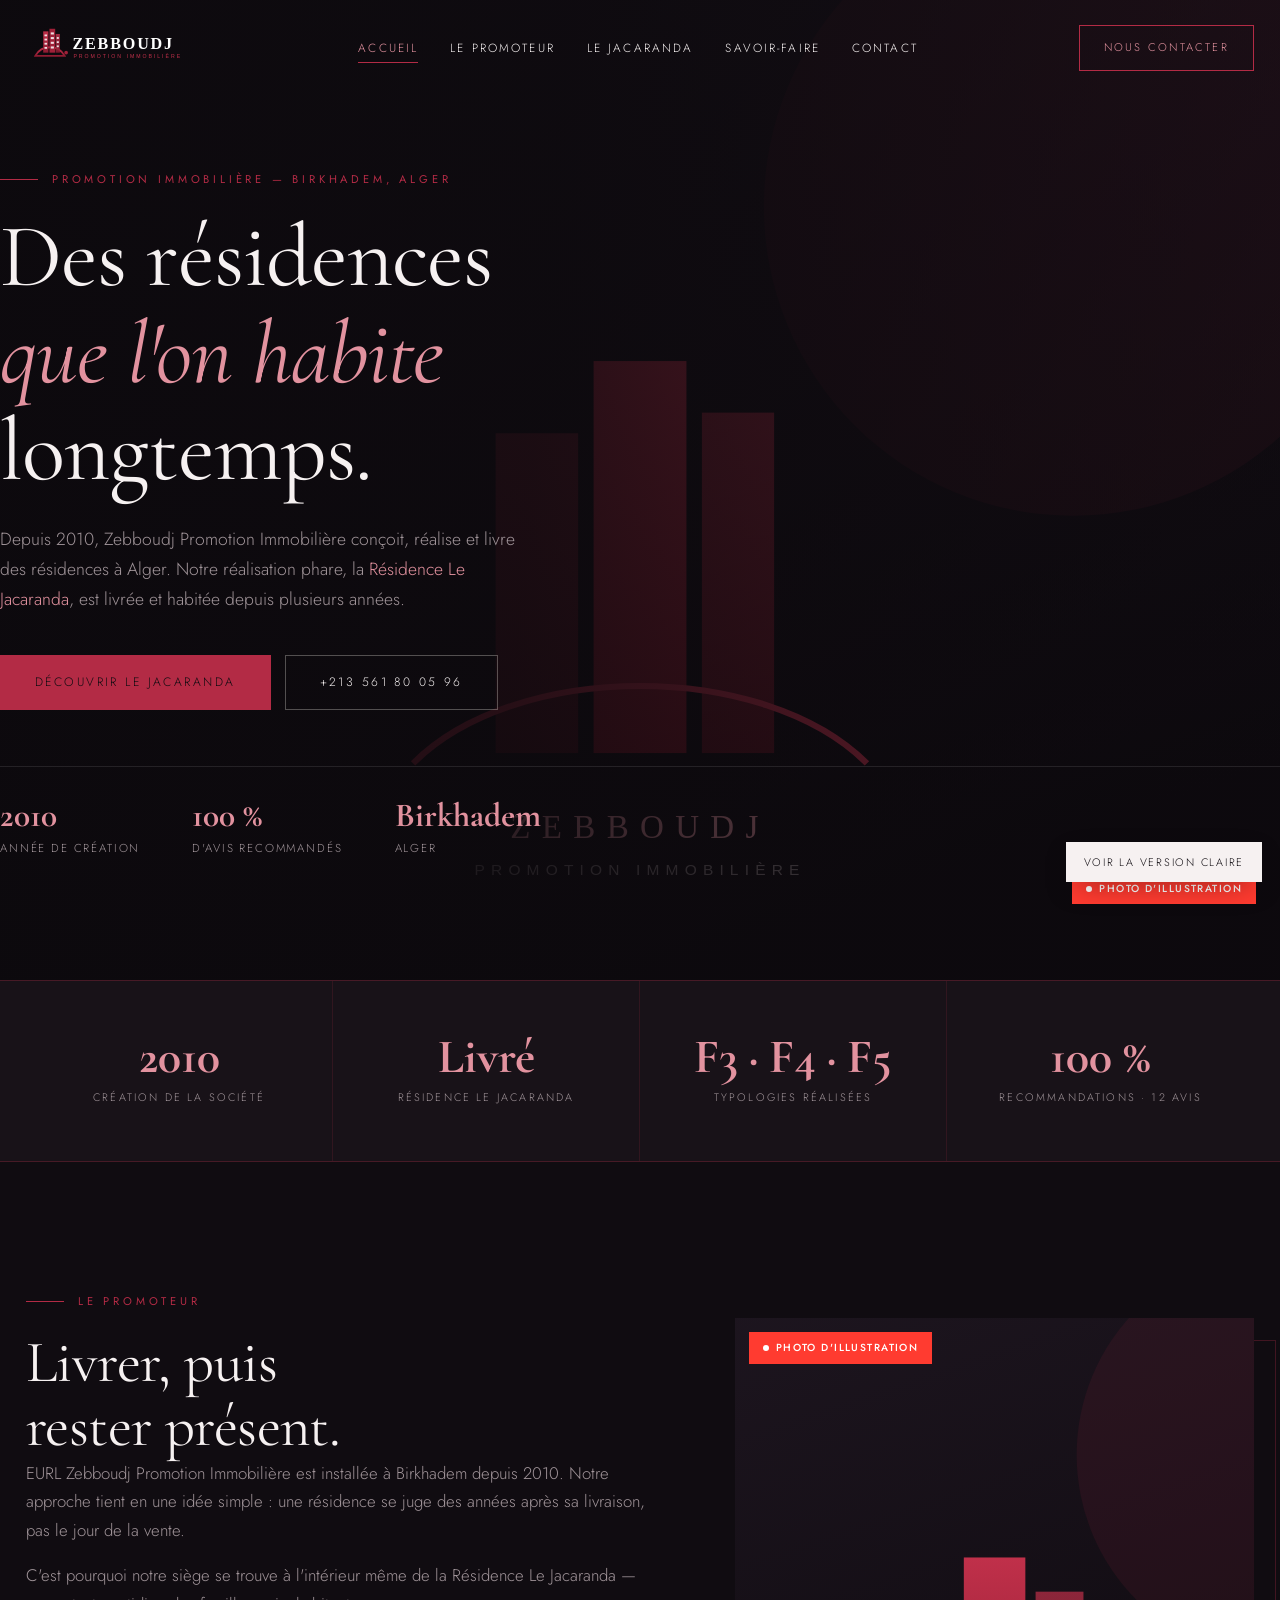
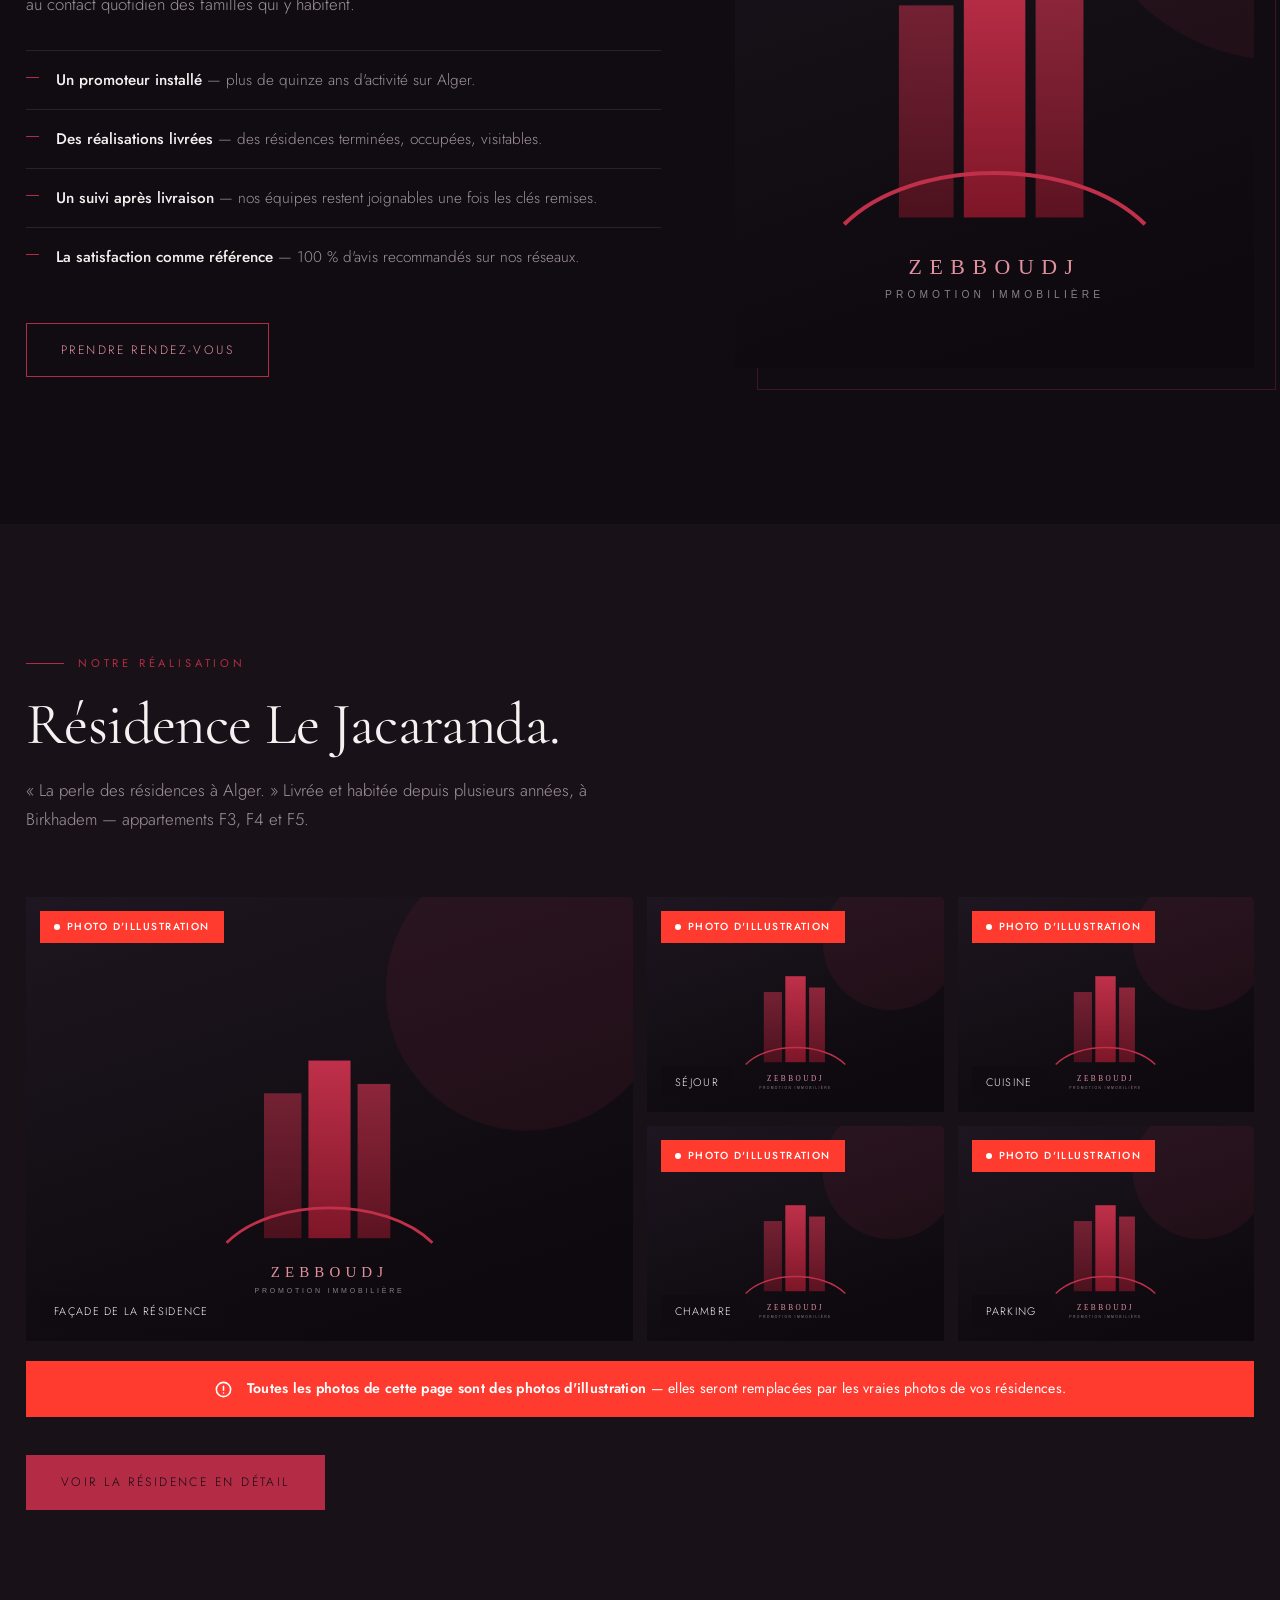
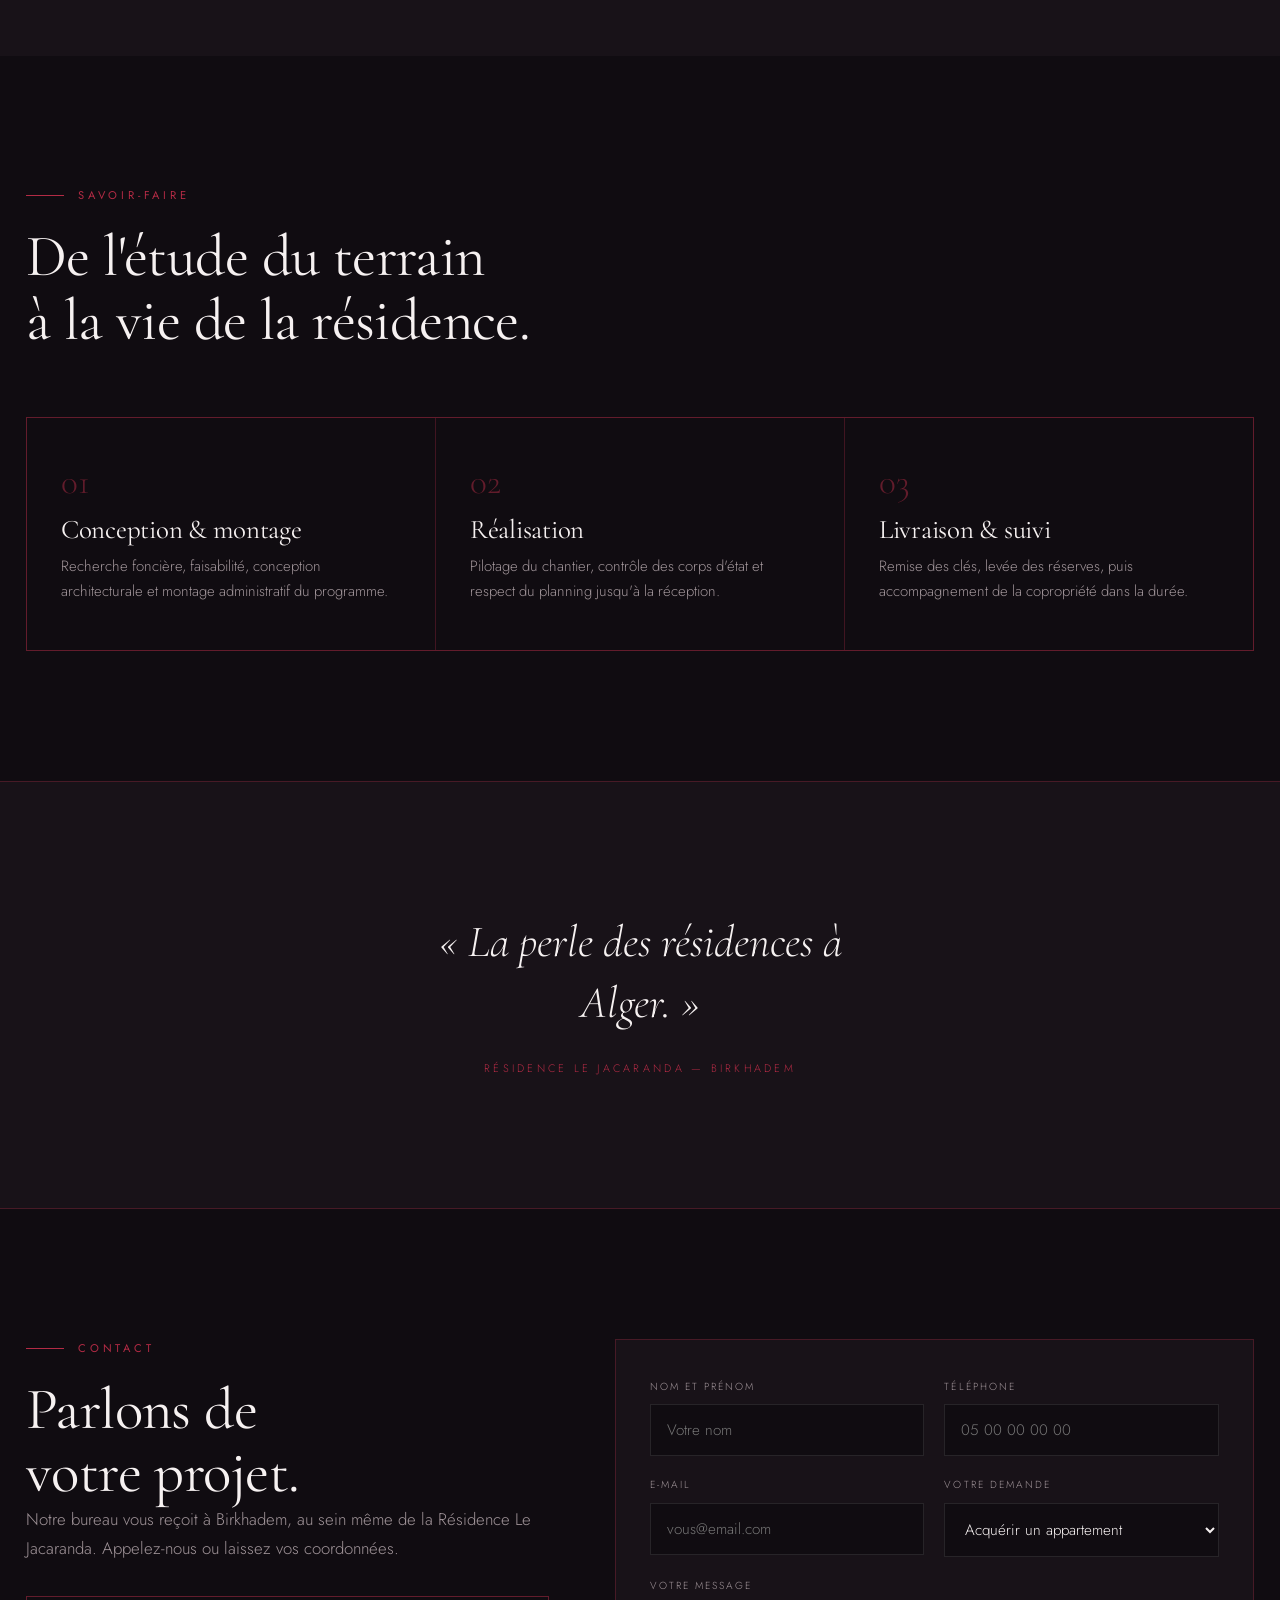
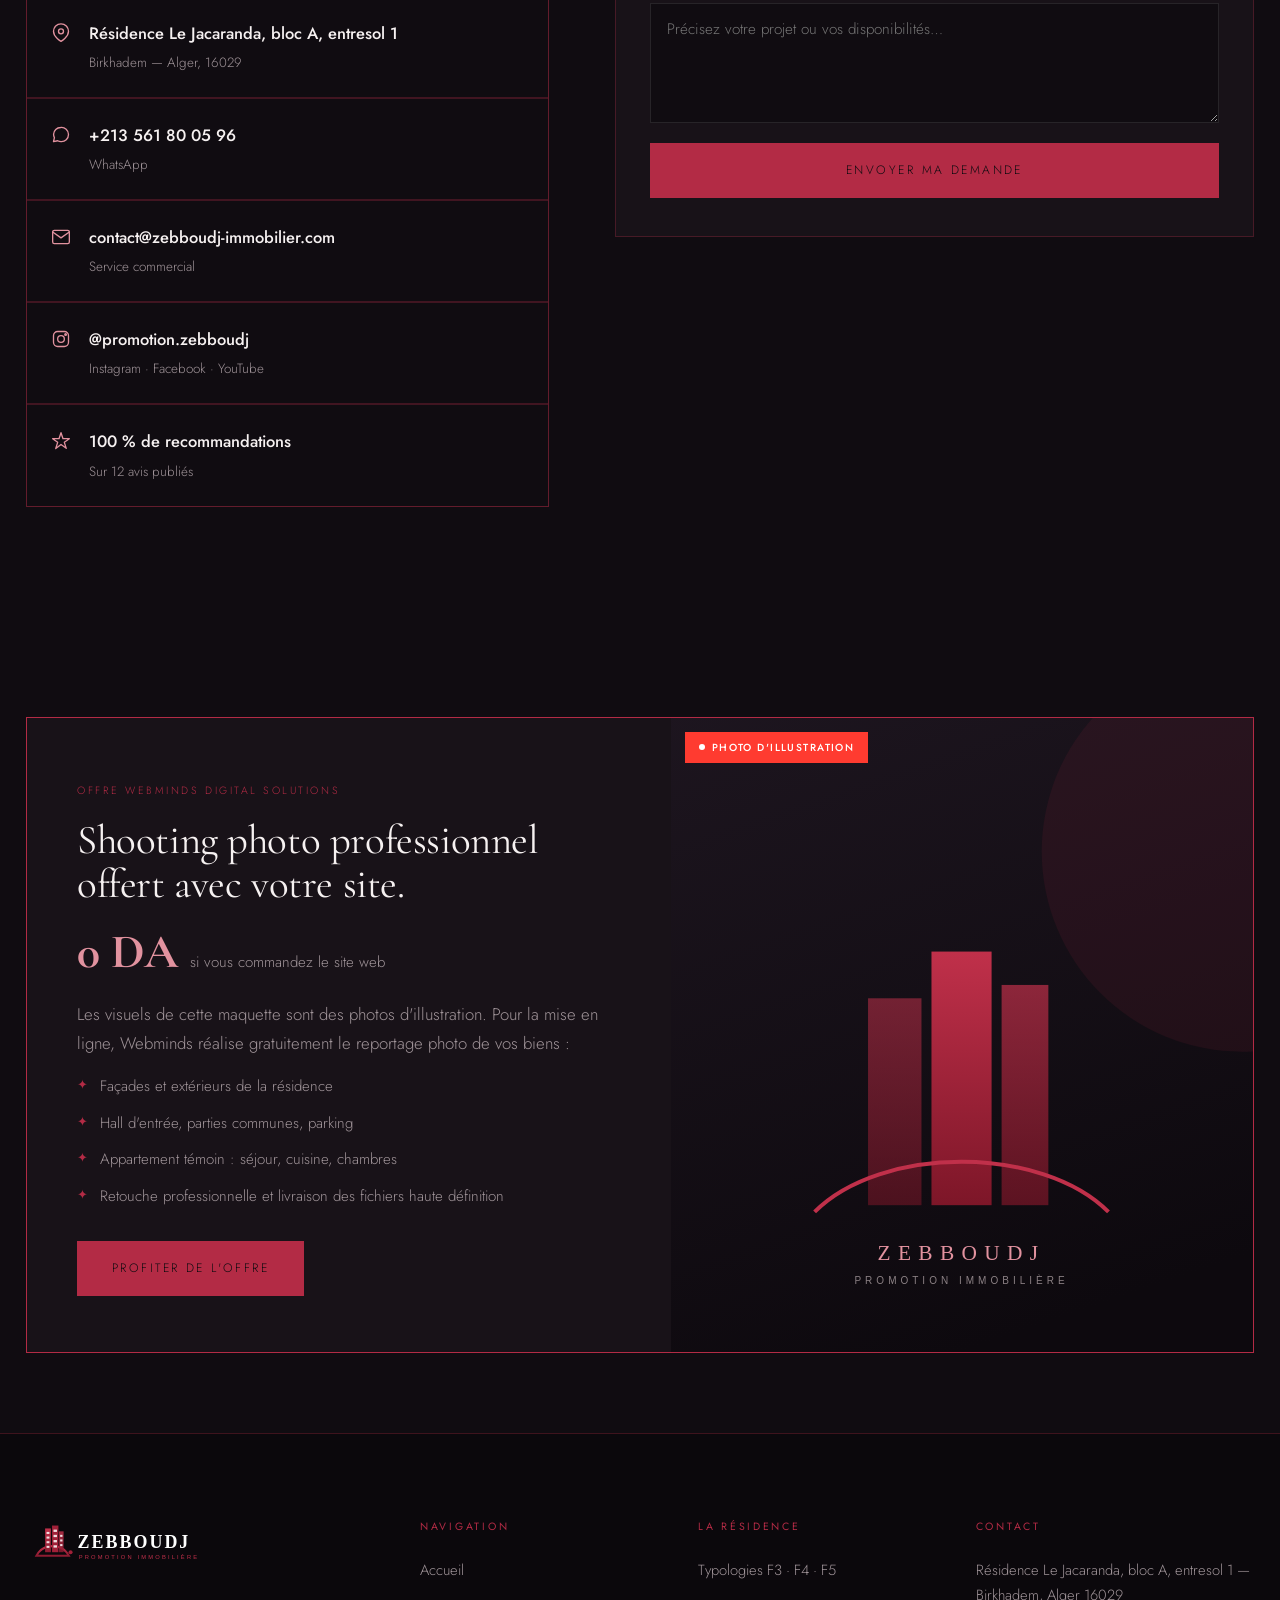
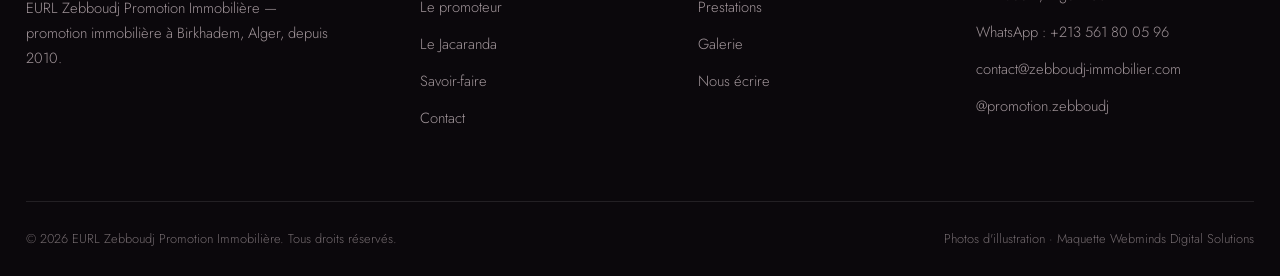
==== index.html @ 63bf8a0d "Initial commit: site vitrine Zebboudj Promotion Site statique presentant le promoteur et le programm" ====
<!DOCTYPE html>
<html lang="fr">
<head>
<meta charset="utf-8">
<meta name="viewport" content="width=device-width,initial-scale=1">
<title>ZEBBOUDJ Promotion Immobilière — Birkhadem, Alger</title>
<meta name="description" content="Zebboudj Promotion Immobilière, promoteur à Birkhadem (Alger) depuis 2010. Résidence Le Jacaranda, la perle des résidences à Alger. Appartements F3, F4 et F5.">
<link rel="icon" href="assets/img/logo.svg">
<link rel="preconnect" href="https://fonts.googleapis.com">
<link rel="preconnect" href="https://fonts.gstatic.com" crossorigin>
<link href="https://fonts.googleapis.com/css2?family=Cormorant+Garamond:ital,wght@0,300;0,400;0,500;1,400&family=Jost:wght@300;400;500&display=swap" rel="stylesheet">
<link rel="stylesheet" href="assets/css/style.css">
</head>
<body>

<header class="header">
  <div class="wrap">
    <a href="index.html" class="brand"><img src="assets/img/logo.svg" alt="Zebboudj Promotion Immobilière"></a>
    <nav class="nav">
      <a href="index.html" class="is-active">Accueil</a>
      <a href="#promoteur">Le promoteur</a>
      <a href="le-jacaranda.html">Le Jacaranda</a>
      <a href="#savoir-faire">Savoir-faire</a>
      <a href="#contact">Contact</a>
    </nav>
    <a href="#contact" class="btn btn--sm">Nous contacter</a>
    <button class="burger" aria-label="Menu"><span></span><span></span><span></span></button>
  </div>
</header>

<!-- ============ HERO ============ -->
<section class="hero">
  <div class="hero__bg">
    <span class="badge-illu">Photo d'illustration</span>
    <img src="https://images.unsplash.com/photo-1545324418-cc1a3fa10c00?auto=format&fit=crop&w=1900&q=80"
         alt="Résidence Zebboudj — photo d'illustration"
         onerror="this.onerror=null;this.src='assets/img/fallback.svg'">
  </div>
  <div class="wrap hero__in">
    <p class="kicker">Promotion immobilière — Birkhadem, Alger</p>
    <h1>Des résidences<br><span class="serif-it">que l'on habite</span><br>longtemps.</h1>
    <p class="lead">Depuis 2010, Zebboudj Promotion Immobilière conçoit, réalise et livre des résidences à
      Alger. Notre réalisation phare, la <span class="gold">Résidence Le Jacaranda</span>, est livrée et
      habitée depuis plusieurs années.</p>
    <div class="hero__cta">
      <a href="le-jacaranda.html" class="btn btn--solid">Découvrir Le Jacaranda</a>
      <a href="https://wa.me/213561800596" class="btn btn--light" target="_blank" rel="noopener">+213 561 80 05 96</a>
    </div>
    <div class="hero__mini">
      <div><b>2010</b><span>Année de création</span></div>
      <div><b>100 %</b><span>D'avis recommandés</span></div>
      <div><b>Birkhadem</b><span>Alger</span></div>
    </div>
  </div>
</section>

<!-- ============ CHIFFRES ============ -->
<section class="stats">
  <div class="wrap">
    <div class="stats__g">
      <div class="stat"><b>2010</b><span>Création de la société</span></div>
      <div class="stat"><b>Livré</b><span>Résidence Le Jacaranda</span></div>
      <div class="stat"><b>F3 · F4 · F5</b><span>Typologies réalisées</span></div>
      <div class="stat"><b>100 %</b><span>Recommandations · 12 avis</span></div>
    </div>
  </div>
</section>

<!-- ============ LE PROMOTEUR ============ -->
<section class="section" id="promoteur">
  <div class="wrap split split--wide">
    <div class="rv">
      <p class="kicker">Le promoteur</p>
      <h2>Livrer, puis<br>rester présent.</h2>
      <p class="lead">EURL Zebboudj Promotion Immobilière est installée à Birkhadem depuis 2010. Notre
        approche tient en une idée simple : une résidence se juge des années après sa livraison, pas le jour
        de la vente.</p>
      <p class="lead">C'est pourquoi notre siège se trouve à l'intérieur même de la Résidence Le Jacaranda —
        au contact quotidien des familles qui y habitent.</p>
      <ul class="list">
        <li><b>Un promoteur installé</b> — plus de quinze ans d'activité sur Alger.</li>
        <li><b>Des réalisations livrées</b> — des résidences terminées, occupées, visitables.</li>
        <li><b>Un suivi après livraison</b> — nos équipes restent joignables une fois les clés remises.</li>
        <li><b>La satisfaction comme référence</b> — 100 % d'avis recommandés sur nos réseaux.</li>
      </ul>
      <p style="margin-top:36px"><a href="#contact" class="btn">Prendre rendez-vous</a></p>
    </div>
    <div class="frame rv">
      <figure class="ph" style="margin:0">
        <span class="badge-illu">Photo d'illustration</span>
        <img src="https://images.unsplash.com/photo-1758448511533-e1502259fff6?auto=format&fit=crop&w=1200&q=80"
             alt="Hall d'entrée — photo d'illustration" loading="lazy"
             onerror="this.onerror=null;this.src='assets/img/fallback.svg'">
      </figure>
    </div>
  </div>
</section>

<!-- ============ RÉALISATION ============ -->
<section class="section section--alt">
  <div class="wrap">
    <div class="head rv">
      <p class="kicker">Notre réalisation</p>
      <h2>Résidence Le Jacaranda.</h2>
      <p class="lead">« La perle des résidences à Alger. » Livrée et habitée depuis plusieurs années,
        à Birkhadem — appartements F3, F4 et F5.</p>
    </div>

    <div class="photogrid rv">
      <figure class="ph big"><span class="badge-illu">Photo d'illustration</span>
        <img src="https://images.unsplash.com/photo-1515263487990-61b07816b324?auto=format&fit=crop&w=1400&q=80" alt="Façade" loading="lazy" onerror="this.onerror=null;this.src='assets/img/fallback.svg'">
        <figcaption>Façade de la résidence</figcaption></figure>
      <figure class="ph"><span class="badge-illu">Photo d'illustration</span>
        <img src="https://images.unsplash.com/photo-1680416124510-5eae1beca412?auto=format&fit=crop&w=900&q=80" alt="Séjour" loading="lazy" onerror="this.onerror=null;this.src='assets/img/fallback.svg'">
        <figcaption>Séjour</figcaption></figure>
      <figure class="ph"><span class="badge-illu">Photo d'illustration</span>
        <img src="https://images.unsplash.com/photo-1600489000022-c2086d79f9d4?auto=format&fit=crop&w=900&q=80" alt="Cuisine" loading="lazy" onerror="this.onerror=null;this.src='assets/img/fallback.svg'">
        <figcaption>Cuisine</figcaption></figure>
      <figure class="ph"><span class="badge-illu">Photo d'illustration</span>
        <img src="https://images.unsplash.com/photo-1616594039964-ae9021a400a0?auto=format&fit=crop&w=900&q=80" alt="Chambre" loading="lazy" onerror="this.onerror=null;this.src='assets/img/fallback.svg'">
        <figcaption>Chambre</figcaption></figure>
      <figure class="ph"><span class="badge-illu">Photo d'illustration</span>
        <img src="https://images.unsplash.com/photo-1548343361-02248be15911?auto=format&fit=crop&w=900&q=80" alt="Parking" loading="lazy" onerror="this.onerror=null;this.src='assets/img/fallback.svg'">
        <figcaption>Parking</figcaption></figure>
    </div>
    <div class="illu-band rv" style="margin-top:20px">
      <svg viewBox="0 0 24 24"><circle cx="12" cy="12" r="9"/><path d="M12 8v5M12 16.5v.01"/></svg>
      <span><b>Toutes les photos de cette page sont des photos d'illustration</b> — elles seront remplacées par les vraies photos de vos résidences.</span>
    </div>

    <p style="margin-top:38px"><a href="le-jacaranda.html" class="btn btn--solid">Voir la résidence en détail</a></p>
  </div>
</section>

<!-- ============ SAVOIR-FAIRE ============ -->
<section class="section" id="savoir-faire">
  <div class="wrap">
    <div class="head rv">
      <p class="kicker">Savoir-faire</p>
      <h2>De l'étude du terrain<br>à la vie de la résidence.</h2>
    </div>
    <div class="grid3 rv">
      <div class="cell">
        <div class="cell__n">01</div>
        <h3>Conception &amp; montage</h3>
        <p>Recherche foncière, faisabilité, conception architecturale et montage administratif du programme.</p>
      </div>
      <div class="cell">
        <div class="cell__n">02</div>
        <h3>Réalisation</h3>
        <p>Pilotage du chantier, contrôle des corps d'état et respect du planning jusqu'à la réception.</p>
      </div>
      <div class="cell">
        <div class="cell__n">03</div>
        <h3>Livraison &amp; suivi</h3>
        <p>Remise des clés, levée des réserves, puis accompagnement de la copropriété dans la durée.</p>
      </div>
    </div>
  </div>
</section>

<!-- ============ AVIS ============ -->
<section class="quote">
  <div class="wrap rv">
    <p>« La perle des résidences à Alger. »</p>
    <span>Résidence Le Jacaranda — Birkhadem</span>
  </div>
</section>

<!-- ============ CONTACT ============ -->
<section class="section" id="contact">
  <div class="wrap contact">
    <div class="rv">
      <p class="kicker">Contact</p>
      <h2>Parlons de<br>votre projet.</h2>
      <p class="lead">Notre bureau vous reçoit à Birkhadem, au sein même de la Résidence Le Jacaranda.
        Appelez-nous ou laissez vos coordonnées.</p>
      <ul class="infos">
        <li><svg viewBox="0 0 24 24"><path d="M21 10c0 7-9 12-9 12s-9-5-9-12a9 9 0 0 1 18 0z"/><circle cx="12" cy="10" r="3"/></svg>
          <div><b>Résidence Le Jacaranda, bloc A, entresol 1</b><small>Birkhadem — Alger, 16029</small></div></li>
        <li><svg viewBox="0 0 24 24"><path d="M21 11.5a8.4 8.4 0 0 1-9 8.4 8.5 8.5 0 0 1-4-1L3 20l1.1-4.9a8.4 8.4 0 0 1-1-4A8.4 8.4 0 0 1 11.5 3 8.4 8.4 0 0 1 21 11.5z"/></svg>
          <div><b><a href="https://wa.me/213561800596" target="_blank" rel="noopener">+213 561 80 05 96</a></b><small>WhatsApp</small></div></li>
        <li><svg viewBox="0 0 24 24"><rect x="2" y="4" width="20" height="16" rx="2"/><path d="M22 6l-10 7L2 6"/></svg>
          <div><b><a href="mailto:contact@zebboudj-immobilier.com">contact@zebboudj-immobilier.com</a></b><small>Service commercial</small></div></li>
        <li><svg viewBox="0 0 24 24"><rect x="3" y="3" width="18" height="18" rx="5"/><circle cx="12" cy="12" r="4"/><circle cx="17.5" cy="6.5" r="1"/></svg>
          <div><b><a href="https://www.instagram.com/promotion.zebboudj/" target="_blank" rel="noopener">@promotion.zebboudj</a></b><small>Instagram · Facebook · YouTube</small></div></li>
        <li><svg viewBox="0 0 24 24"><path d="M12 2l2.4 7.2H22l-6 4.4 2.3 7.2-6.3-4.6L5.7 21 8 13.6 2 9.2h7.6z"/></svg>
          <div><b>100 % de recommandations</b><small>Sur 12 avis publiés</small></div></li>
      </ul>
    </div>

    <form class="rv">
      <div class="f"><label for="n">Nom et prénom</label><input id="n" type="text" placeholder="Votre nom" required></div>
      <div class="f"><label for="t">Téléphone</label><input id="t" type="tel" placeholder="05 00 00 00 00" required></div>
      <div class="f"><label for="e">E-mail</label><input id="e" type="email" placeholder="vous@email.com"></div>
      <div class="f"><label for="ty">Votre demande</label>
        <select id="ty"><option>Acquérir un appartement</option><option>Information sur un programme à venir</option><option>Autre demande</option></select></div>
      <div class="f f--full"><label for="m">Votre message</label>
        <textarea id="m" placeholder="Précisez votre projet ou vos disponibilités…"></textarea></div>
      <div class="f f--full"><button type="submit" class="btn btn--solid">Envoyer ma demande</button></div>
    </form>
  </div>
</section>

<!-- ============ OFFRE SHOOTING ============ -->
<section class="section--tight">
  <div class="wrap">
    <div class="shoot rv">
      <div class="shoot__body">
        <span class="shoot__from">Offre Webminds Digital Solutions</span>
        <h2>Shooting photo professionnel<br>offert avec votre site.</h2>
        <div class="shoot__free"><b>0 DA</b><span>si vous commandez le site web</span></div>
        <p class="lead">Les visuels de cette maquette sont des photos d'illustration. Pour la mise en ligne,
          Webminds réalise gratuitement le reportage photo de vos biens :</p>
        <ul class="shoot__list">
          <li>Façades et extérieurs de la résidence</li>
          <li>Hall d'entrée, parties communes, parking</li>
          <li>Appartement témoin : séjour, cuisine, chambres</li>
          <li>Retouche professionnelle et livraison des fichiers haute définition</li>
        </ul>
        <a href="#contact" class="btn btn--solid">Profiter de l'offre</a>
      </div>
      <div class="ph shoot__media">
        <span class="badge-illu">Photo d'illustration</span>
        <img src="https://images.unsplash.com/photo-1570675894641-8860d49afece?auto=format&fit=crop&w=1200&q=80"
             alt="Reportage photo de résidence" loading="lazy"
             onerror="this.onerror=null;this.src='assets/img/fallback.svg'">
      </div>
    </div>
  </div>
</section>

<!-- ============ FOOTER ============ -->
<footer class="footer">
  <div class="wrap">
    <div class="footer__g">
      <div>
        <a href="index.html"><img src="assets/img/logo.svg" alt="Zebboudj Promotion Immobilière"></a>
        <p class="footer__note">EURL Zebboudj Promotion Immobilière — promotion immobilière à Birkhadem,
          Alger, depuis 2010.</p>
      </div>
      <div>
        <h4>Navigation</h4>
        <ul>
          <li><a href="index.html">Accueil</a></li>
          <li><a href="#promoteur">Le promoteur</a></li>
          <li><a href="le-jacaranda.html">Le Jacaranda</a></li>
          <li><a href="#savoir-faire">Savoir-faire</a></li>
          <li><a href="#contact">Contact</a></li>
        </ul>
      </div>
      <div>
        <h4>La résidence</h4>
        <ul>
          <li><a href="le-jacaranda.html#typologies">Typologies F3 · F4 · F5</a></li>
          <li><a href="le-jacaranda.html#prestations">Prestations</a></li>
          <li><a href="le-jacaranda.html#galerie">Galerie</a></li>
          <li><a href="le-jacaranda.html#visite">Nous écrire</a></li>
        </ul>
      </div>
      <div>
        <h4>Contact</h4>
        <ul>
          <li>Résidence Le Jacaranda, bloc A, entresol 1 — Birkhadem, Alger 16029</li>
          <li><a href="https://wa.me/213561800596">WhatsApp : +213 561 80 05 96</a></li>
          <li><a href="mailto:contact@zebboudj-immobilier.com">contact@zebboudj-immobilier.com</a></li>
          <li><a href="https://www.instagram.com/promotion.zebboudj/" target="_blank" rel="noopener">@promotion.zebboudj</a></li>
        </ul>
      </div>
    </div>
    <div class="footer__bar">
      <span>© 2026 EURL Zebboudj Promotion Immobilière. Tous droits réservés.</span>
      <span>Photos d'illustration · Maquette Webminds Digital Solutions</span>
    </div>
  </div>
</footer>

<a class="vswitch" href="light/index.html">Voir la version claire</a>
<script src="assets/js/main.js"></script>
</body>
</html>
---- assets/css/style.css ----
/* ============================================================
   ZEBBOUDJ Promotion Immobilière — Birkhadem, Alger
   Maquette Webminds Digital Solutions · 2026
   ============================================================ */

:root{
  --noir:#100c11;
  --noir-2:#181218;
  --noir-3:#221a22;
  --or:#b32b45;
  --or-c:#e2929f;
  --or-d:#7d1628;
  --creme:#f6f1f1;
  --gris:#a09499;
  --gris-d:#736a6e;
  --ligne:rgba(179,43,69,.30);
  --ligne-2:rgba(246,241,241,.1);
  --rouge:#ff3b30;
  --serif:"Cormorant Garamond",Georgia,serif;
  --sans:"Jost","Helvetica Neue",Arial,sans-serif;
  --max:1300px;
}

*,*::before,*::after{box-sizing:border-box}
html{scroll-behavior:smooth;-webkit-text-size-adjust:100%}
body{
  margin:0;background:var(--noir);color:var(--creme);
  font-family:var(--sans);font-size:16.5px;line-height:1.7;font-weight:300;
  -webkit-font-smoothing:antialiased;overflow-x:hidden;
}
img{max-width:100%;display:block}
a{color:inherit;text-decoration:none}
button{font:inherit}
.wrap{width:100%;max-width:var(--max);margin:0 auto;padding:0 26px}

h1,h2,h3{font-family:var(--serif);font-weight:400;line-height:1.08;margin:0;letter-spacing:-.01em}
h1{font-size:clamp(3rem,7vw,6rem)}
h2{font-size:clamp(2.2rem,4.6vw,3.8rem)}
h3{font-size:clamp(1.3rem,2.1vw,1.7rem)}
p{margin:0 0 1em}
.lead{color:var(--gris);font-size:1.05rem;max-width:62ch;font-weight:300}
.gold{color:var(--or-c)}
.serif-it{font-style:italic;color:var(--or-c)}

/* ---------- éléments ---------- */
.kicker{
  font-size:.7rem;letter-spacing:.34em;text-transform:uppercase;color:var(--or);
  display:flex;align-items:center;gap:14px;margin:0 0 20px;font-weight:400;
}
.kicker::before{content:"";width:38px;height:1px;background:var(--or)}

.btn{
  display:inline-flex;align-items:center;justify-content:center;gap:10px;
  padding:16px 34px;font-size:.76rem;letter-spacing:.2em;text-transform:uppercase;
  border:1px solid var(--or);color:var(--or-c);background:transparent;
  transition:.4s cubic-bezier(.2,.7,.3,1);cursor:pointer;white-space:nowrap;
}
.btn:hover{background:var(--or);color:#100c11}
.btn--solid{background:var(--or);color:#100c11}
.btn--solid:hover{background:transparent;color:var(--or-c)}
.btn--light{border-color:rgba(244,241,233,.3);color:var(--creme)}
.btn--light:hover{background:var(--creme);color:var(--noir);border-color:var(--creme)}
.btn--sm{padding:12px 24px;font-size:.7rem}

.section{padding:130px 0}
.section--tight{padding:80px 0}
.section--alt{background:var(--noir-2)}
.head{max-width:64ch;margin-bottom:64px}
.head h2{margin-bottom:20px}

/* ---------- header ---------- */
.header{position:fixed;inset:0 0 auto 0;z-index:200;padding:22px 0;transition:.45s;
  border-bottom:1px solid transparent}
.header.scrolled{background:rgba(16,12,17,.94);backdrop-filter:blur(16px);padding:12px 0;
  border-bottom-color:var(--ligne)}
.header .wrap{display:flex;align-items:center;justify-content:space-between;gap:24px}
.brand img{height:52px;width:auto;transition:.4s}
.header.scrolled .brand img{height:42px}
.nav{display:flex;align-items:center;gap:32px}
.nav a{font-size:.74rem;letter-spacing:.18em;text-transform:uppercase;position:relative;padding:5px 0;color:var(--creme)}
.nav a::after{content:"";position:absolute;left:0;bottom:0;width:0;height:1px;background:var(--or);transition:.35s}
.nav a:hover::after,.nav a.is-active::after{width:100%}
.nav a.is-active{color:var(--or-c)}
.burger{display:none;background:none;border:1px solid var(--ligne);padding:10px;cursor:pointer}
.burger span{display:block;width:22px;height:1.5px;background:var(--creme);margin:5px 0;transition:.3s}

/* ---------- hero ---------- */
.hero{position:relative;min-height:100vh;display:flex;align-items:center;overflow:hidden}
.hero__bg{position:absolute;inset:0}
.hero__bg img{width:100%;height:100%;object-fit:cover}
.hero__bg::after{content:"";position:absolute;inset:0;
  background:linear-gradient(95deg,rgba(12,9,13,.96) 0%,rgba(12,9,13,.85) 42%,rgba(12,9,13,.42) 100%)}
.hero__in{position:relative;z-index:3;padding:170px 0 120px;width:100%}
.hero h1{max-width:15ch;margin-bottom:26px}
.hero .lead{font-size:1.1rem;max-width:52ch}
.hero__cta{display:flex;flex-wrap:wrap;gap:14px;margin-top:40px}
.hero__mini{display:flex;gap:52px;margin-top:56px;padding-top:32px;border-top:1px solid var(--ligne-2);flex-wrap:wrap}
.hero__mini b{display:block;font-family:var(--serif);font-size:2.1rem;color:var(--or-c);line-height:1}
.hero__mini span{font-size:.72rem;letter-spacing:.16em;text-transform:uppercase;color:var(--gris)}

/* ---------- photos ---------- */
.ph{position:relative;overflow:hidden;background:var(--noir-3)}
.ph img{width:100%;height:100%;object-fit:cover;transition:.8s cubic-bezier(.2,.7,.3,1)}
.ph:hover img{transform:scale(1.05)}
.badge-illu{
  position:absolute;left:14px;top:14px;z-index:4;display:inline-flex;align-items:center;gap:7px;
  padding:7px 14px;background:var(--rouge);color:#fff;font-size:.64rem;font-weight:500;
  letter-spacing:.14em;text-transform:uppercase;
}
.badge-illu::before{content:"";width:6px;height:6px;border-radius:50%;background:#fff}
.ph figcaption{position:absolute;left:14px;bottom:14px;padding:7px 14px;
  background:rgba(16,12,17,.84);backdrop-filter:blur(6px);font-size:.68rem;
  letter-spacing:.12em;text-transform:uppercase;color:var(--creme)}

.illu-band{
  display:flex;gap:14px;align-items:center;justify-content:center;flex-wrap:wrap;
  background:var(--rouge);color:#fff;padding:16px 26px;font-size:.88rem;font-weight:400;
  letter-spacing:.02em;text-align:center;
}
.illu-band b{font-weight:600}
.illu-band svg{width:19px;height:19px;stroke:#fff;fill:none;stroke-width:2;stroke-linecap:round;flex:0 0 auto}

.photogrid{display:grid;grid-template-columns:repeat(4,1fr);grid-auto-rows:215px;gap:14px}
.photogrid .ph{margin:0}
.photogrid .big{grid-column:span 2;grid-row:span 2}
.photogrid .wide{grid-column:span 2}

/* ---------- bandeau chiffres ---------- */
.stats{border-top:1px solid var(--ligne);border-bottom:1px solid var(--ligne);background:var(--noir-2)}
.stats__g{display:grid;grid-template-columns:repeat(4,1fr)}
.stat{padding:52px 26px;text-align:center;border-right:1px solid rgba(179,43,69,.16)}
.stat:last-child{border-right:0}
.stat b{display:block;font-family:var(--serif);font-size:clamp(2.2rem,4vw,3rem);color:var(--or-c);line-height:1}
.stat span{font-size:.68rem;letter-spacing:.2em;text-transform:uppercase;color:var(--gris)}

/* ---------- colonnes ---------- */
.split{display:grid;grid-template-columns:1fr 1fr;gap:74px;align-items:center}
.split--wide{grid-template-columns:1.1fr .9fr}
.frame{position:relative}
.frame .ph{aspect-ratio:4/5}
.frame::after{content:"";position:absolute;inset:22px -22px -22px 22px;border:1px solid var(--ligne);z-index:-1}

.list{list-style:none;padding:0;margin:32px 0 0}
.list li{padding:16px 0 16px 30px;border-top:1px solid var(--ligne-2);position:relative;color:var(--gris);font-size:.96rem}
.list li::before{content:"";position:absolute;left:0;top:26px;width:13px;height:1px;background:var(--or)}
.list li b{color:var(--creme);font-weight:500}

/* ---------- services / prestations ---------- */
.grid3{display:grid;grid-template-columns:repeat(3,1fr);gap:1px;background:var(--ligne);border:1px solid var(--ligne)}
.grid4{display:grid;grid-template-columns:repeat(4,1fr);gap:1px;background:var(--ligne);border:1px solid var(--ligne)}
.cell{background:var(--noir);padding:46px 34px;transition:.45s}
.cell:hover{background:var(--noir-3)}
.cell__n{font-family:var(--serif);font-size:2.2rem;color:rgba(179,43,69,.5);line-height:1;margin-bottom:16px}
.cell svg{width:26px;height:26px;stroke:var(--or-c);fill:none;stroke-width:1.5;stroke-linecap:round;stroke-linejoin:round;margin-bottom:18px}
.cell h3{margin-bottom:10px}
.cell p{color:var(--gris);font-size:.93rem;margin:0}
.cell b{display:block;font-family:var(--serif);font-size:1.3rem;margin-bottom:4px}
.cell span{font-size:.86rem;color:var(--gris)}

/* ---------- typologies ---------- */
.tabs{display:flex;gap:10px;margin-bottom:28px;flex-wrap:wrap}
.tab{padding:13px 30px;border:1px solid var(--ligne);background:transparent;color:var(--gris);
  font-size:.74rem;letter-spacing:.18em;text-transform:uppercase;cursor:pointer;transition:.35s}
.tab:hover{color:var(--or-c)}
.tab.is-on{background:var(--or);border-color:var(--or);color:#100c11}
.pane{display:none;border:1px solid var(--ligne);background:var(--noir-2)}
.pane.is-on{display:grid;grid-template-columns:1.4fr .6fr}
.pane__img{background:#fff;padding:10px}
.pane__side{padding:44px 38px;border-left:1px solid var(--ligne)}
.pane__side h3{margin:14px 0 8px}
.pane dl{margin:26px 0 0;display:grid;grid-template-columns:1fr auto}
.pane dt,.pane dd{padding:13px 0;border-bottom:1px solid var(--ligne-2);margin:0;font-size:.93rem}
.pane dt{color:var(--gris)}
.pane dd{text-align:right;color:var(--creme)}
.pill{display:inline-block;padding:6px 14px;border:1px solid var(--ligne);font-size:.64rem;
  letter-spacing:.16em;text-transform:uppercase;color:var(--or-c)}

/* ---------- contact ---------- */
.contact{display:grid;grid-template-columns:.9fr 1.1fr;gap:66px;align-items:start}
.infos{list-style:none;padding:0;margin:34px 0 0;display:grid;gap:2px;background:var(--ligne);border:1px solid var(--ligne)}
.infos li{display:flex;gap:18px;padding:22px 24px;background:var(--noir);transition:.35s}
.infos li:hover{background:var(--noir-3)}
.infos svg{width:20px;height:20px;flex:0 0 auto;margin-top:4px;stroke:var(--or-c);fill:none;stroke-width:1.6;stroke-linecap:round;stroke-linejoin:round}
.infos b{display:block;font-weight:500;color:var(--creme)}
.infos small{color:var(--gris);font-size:.84rem}

form{display:grid;grid-template-columns:1fr 1fr;gap:20px;border:1px solid var(--ligne);padding:38px 34px;background:var(--noir-2)}
.f{display:flex;flex-direction:column;gap:9px}
.f--full{grid-column:1/-1}
label{font-size:.64rem;letter-spacing:.2em;text-transform:uppercase;color:var(--gris)}
input,select,textarea{
  font-family:inherit;font-size:.95rem;font-weight:300;padding:14px 16px;border-radius:0;
  border:1px solid var(--ligne-2);background:var(--noir);color:var(--creme);transition:.3s;width:100%;
}
input:focus,select:focus,textarea:focus{outline:0;border-color:var(--or)}
textarea{resize:vertical;min-height:120px}

/* ---------- citation ---------- */
.quote{padding:130px 0;text-align:center;background:var(--noir-2);border-top:1px solid var(--ligne);border-bottom:1px solid var(--ligne)}
.quote p{font-family:var(--serif);font-size:clamp(1.7rem,3.6vw,2.8rem);line-height:1.35;max-width:22ch;margin:0 auto;font-style:italic}
.quote span{display:block;margin-top:26px;font-size:.68rem;letter-spacing:.3em;text-transform:uppercase;color:var(--or)}

/* ---------- CTA ---------- */
.cta{position:relative;padding:110px 0;text-align:center;overflow:hidden}
.cta__bg{position:absolute;inset:0}
.cta__bg img{width:100%;height:100%;object-fit:cover}
.cta__bg::after{content:"";position:absolute;inset:0;background:rgba(12,9,13,.84)}
.cta .wrap{position:relative;z-index:3}
.cta h2{margin-bottom:16px}
.cta .lead{margin:0 auto 34px}
.cta__btns{display:flex;gap:14px;justify-content:center;flex-wrap:wrap}

/* ---------- offre shooting ---------- */
.shoot{display:grid;grid-template-columns:1.05fr .95fr;border:1px solid var(--or);background:var(--noir-2)}
.shoot__body{padding:56px 50px}
.shoot__body h2{font-size:clamp(1.8rem,3.2vw,2.6rem);margin:16px 0 14px}
.shoot__free{display:flex;align-items:baseline;gap:12px;margin:22px 0 24px}
.shoot__free b{font-family:var(--serif);font-size:3rem;color:var(--or-c);line-height:1}
.shoot__free span{color:var(--gris);font-size:.94rem}
.shoot__list{list-style:none;padding:0;margin:0 0 32px;display:grid;gap:11px}
.shoot__list li{display:flex;gap:12px;font-size:.94rem;color:var(--gris)}
.shoot__list li::before{content:"✦";color:var(--or);font-size:.8rem;line-height:1.7}
.shoot__media{position:relative;min-height:420px}
.shoot__from{font-size:.66rem;letter-spacing:.24em;text-transform:uppercase;color:var(--or)}

/* ---------- footer ---------- */
.footer{background:#0b080c;padding:84px 0 0;border-top:1px solid var(--ligne)}
.footer__g{display:grid;grid-template-columns:1.5fr 1fr 1fr 1.2fr;gap:46px;padding-bottom:58px}
.footer h4{font-family:var(--sans);font-size:.66rem;letter-spacing:.26em;text-transform:uppercase;color:var(--or);margin:0 0 22px;font-weight:400}
.footer ul{list-style:none;padding:0;margin:0}
.footer li{margin-bottom:12px;font-size:.92rem;color:var(--gris)}
.footer a:hover{color:var(--or-c)}
.footer img{height:58px;width:auto}
.footer__note{margin-top:20px;font-size:.92rem;color:var(--gris);max-width:34ch}
.footer__bar{border-top:1px solid var(--ligne-2);padding:26px 0;display:flex;justify-content:space-between;
  gap:16px;flex-wrap:wrap;font-size:.8rem;color:var(--gris-d)}

/* ---------- reveal ---------- */
.rv{opacity:0;transform:translateY(24px);transition:opacity .9s cubic-bezier(.2,.7,.3,1),transform .9s cubic-bezier(.2,.7,.3,1)}
.rv.in{opacity:1;transform:none}

/* ---------- responsive ---------- */
@media (max-width:1080px){
  .split,.contact,.shoot,.pane.is-on{grid-template-columns:1fr}
  .grid3,.grid4,.photogrid{grid-template-columns:repeat(2,1fr)}
  .pane__side{border-left:0;border-top:1px solid var(--ligne)}
  .shoot__media{min-height:300px}
  .footer__g{grid-template-columns:1fr 1fr}
  .frame::after{display:none}
}
@media (max-width:780px){
  .burger{display:block}
  .nav{position:fixed;inset:0 0 0 auto;width:min(82vw,340px);background:var(--noir-2);
    flex-direction:column;align-items:flex-start;justify-content:center;gap:28px;padding:0 40px;
    transform:translateX(100%);transition:.5s cubic-bezier(.6,.05,.2,1);border-left:1px solid var(--ligne)}
  .nav.open{transform:none}
  .nav a{font-size:.9rem}
  .section{padding:82px 0}
  .stats__g{grid-template-columns:1fr 1fr}
  .stat{border-bottom:1px solid rgba(179,43,69,.16)}
  .grid3,.grid4,.photogrid{grid-template-columns:1fr}
  .photogrid{grid-auto-rows:220px}
  .photogrid .big,.photogrid .wide{grid-column:span 1;grid-row:span 1}
  form{grid-template-columns:1fr;padding:26px 22px}
  .shoot__body{padding:38px 26px}
  .footer__g{grid-template-columns:1fr}
  .hero__mini{gap:28px}
}

/* badge illustration sur les grands fonds */
.hero__bg .badge-illu,.cta__bg .badge-illu{top:auto;left:auto;right:24px;bottom:24px}
@media (max-width:780px){.hero__bg .badge-illu,.cta__bg .badge-illu{right:16px;bottom:16px}}

/* bascule de version */
.vswitch{position:fixed;right:18px;bottom:18px;z-index:300;display:inline-flex;align-items:center;gap:8px;
  padding:11px 18px;background:var(--creme);color:var(--noir);font-size:.68rem;letter-spacing:.16em;
  text-transform:uppercase;box-shadow:0 10px 30px -12px rgba(0,0,0,.6);transition:.3s}
.vswitch:hover{background:var(--or);color:#100c11}

.hero__bg .badge-illu,.cta__bg .badge-illu{bottom:76px}
@media (max-width:780px){.hero__bg .badge-illu,.cta__bg .badge-illu{bottom:68px}}
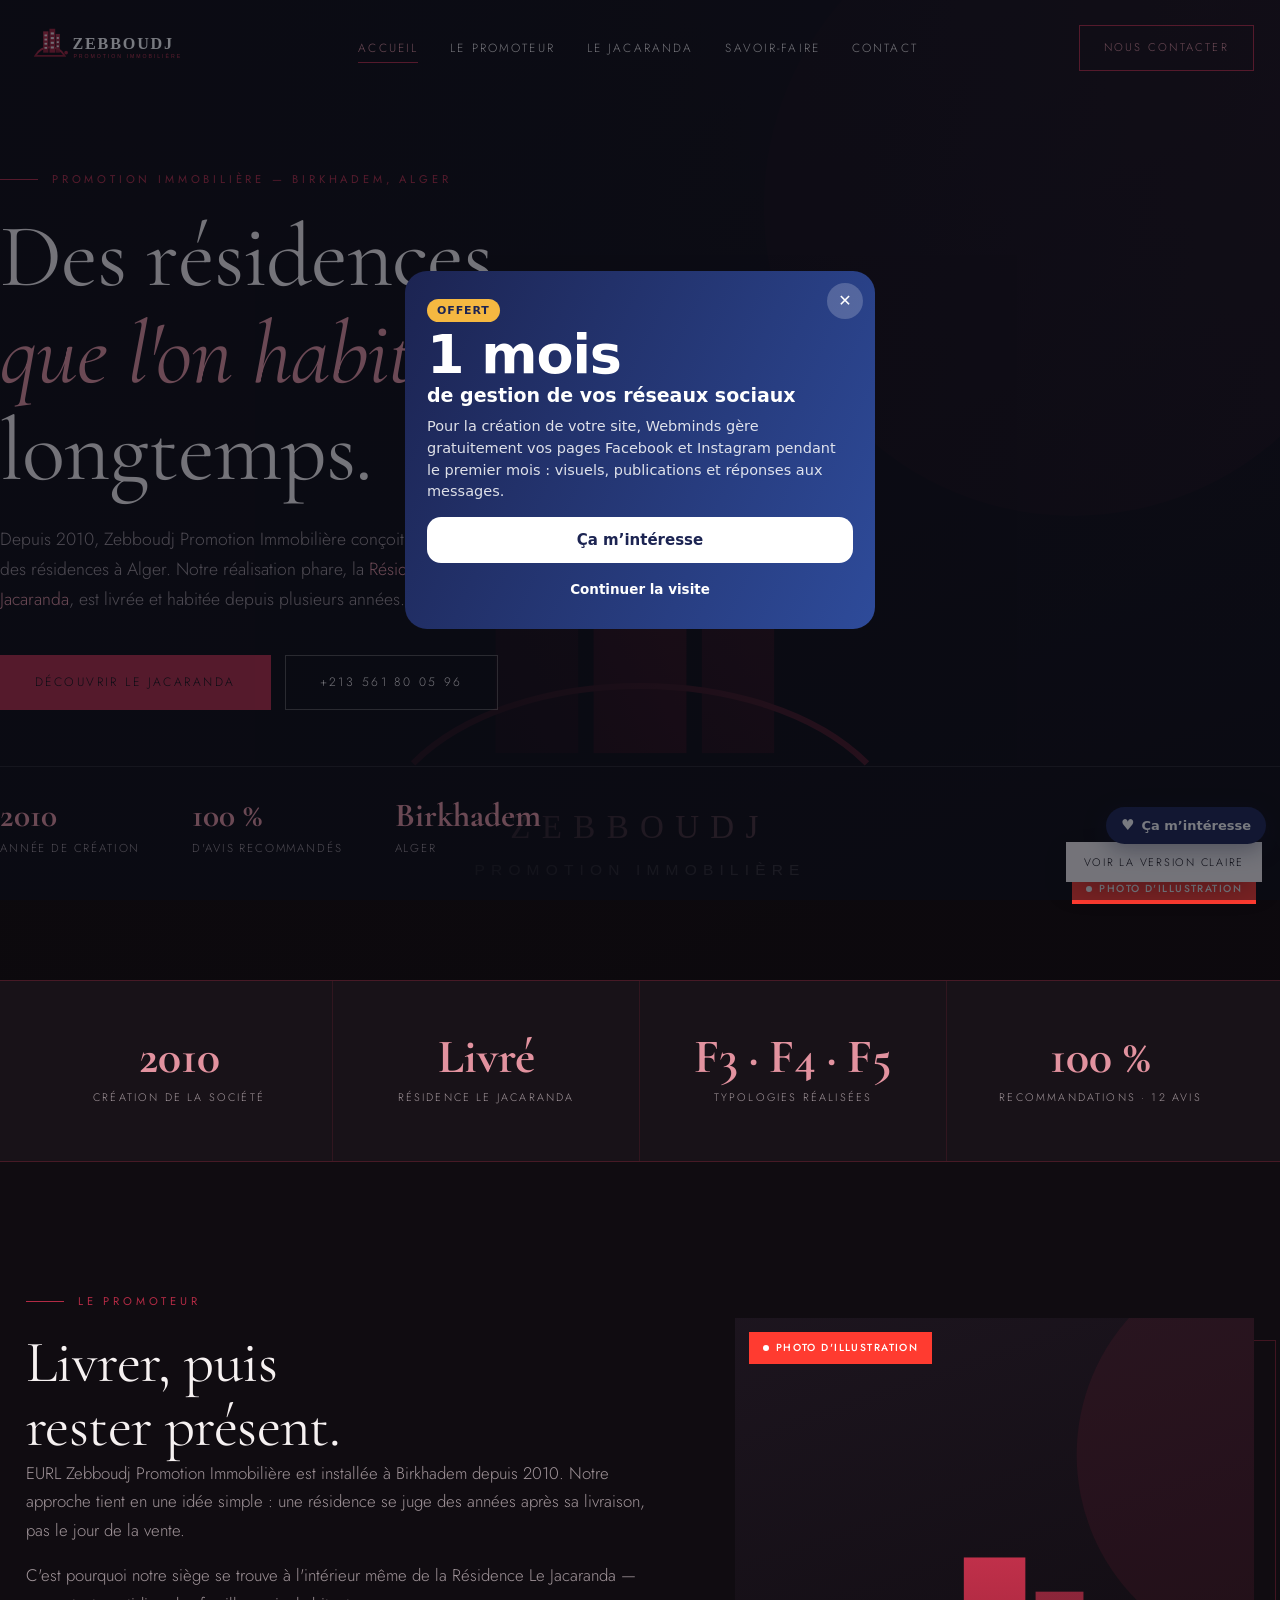
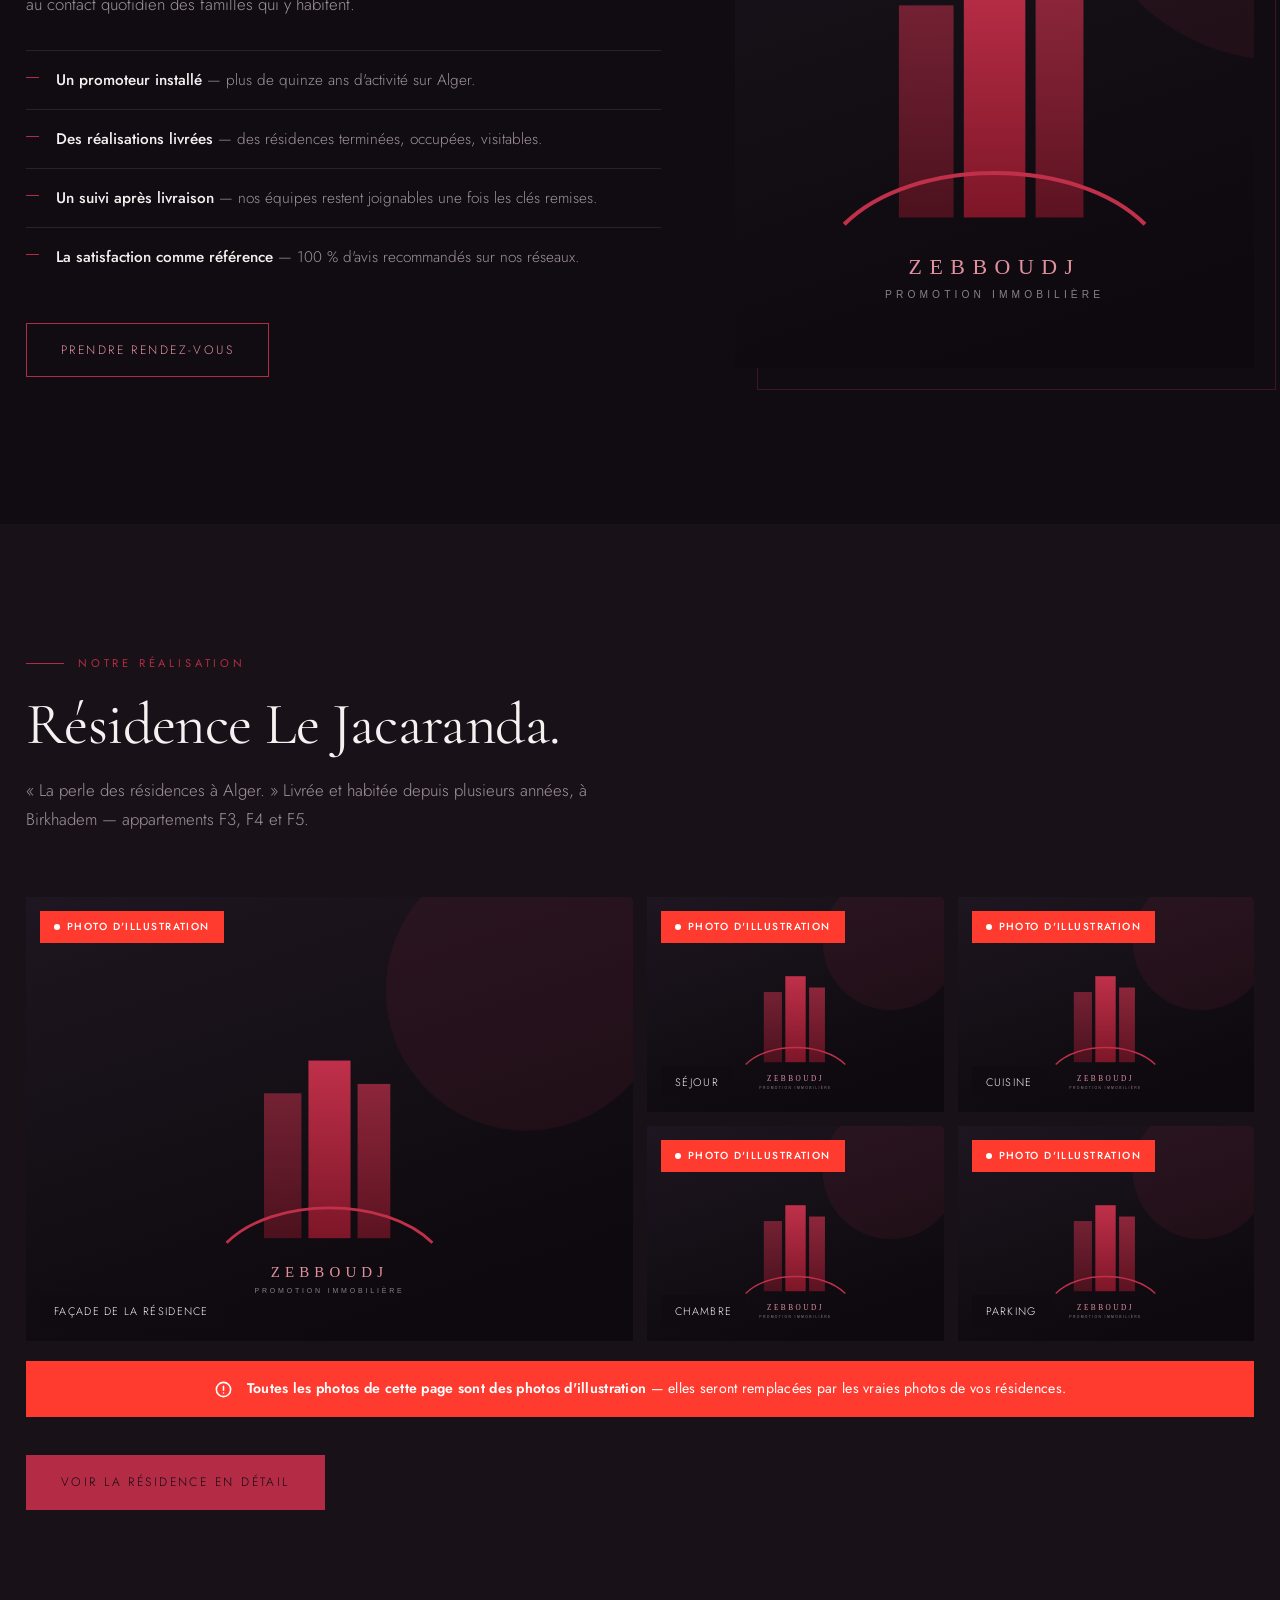
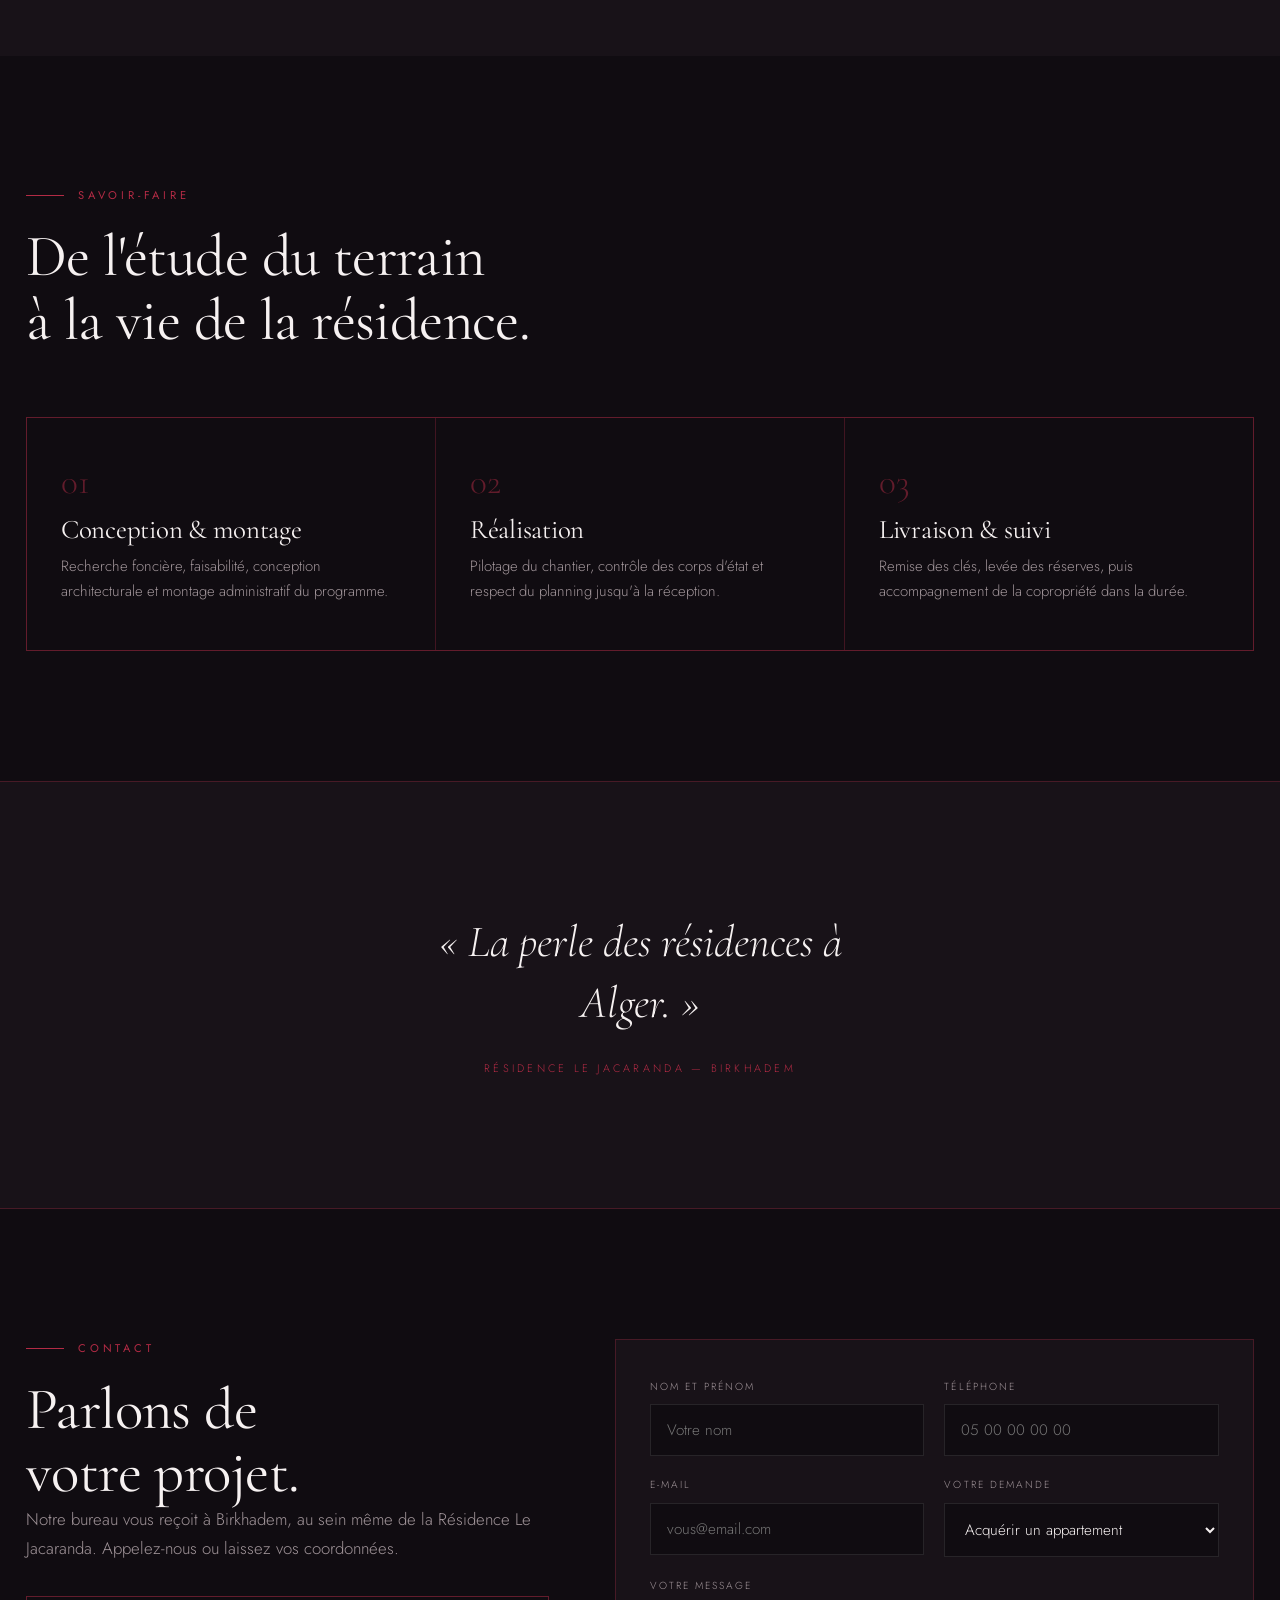
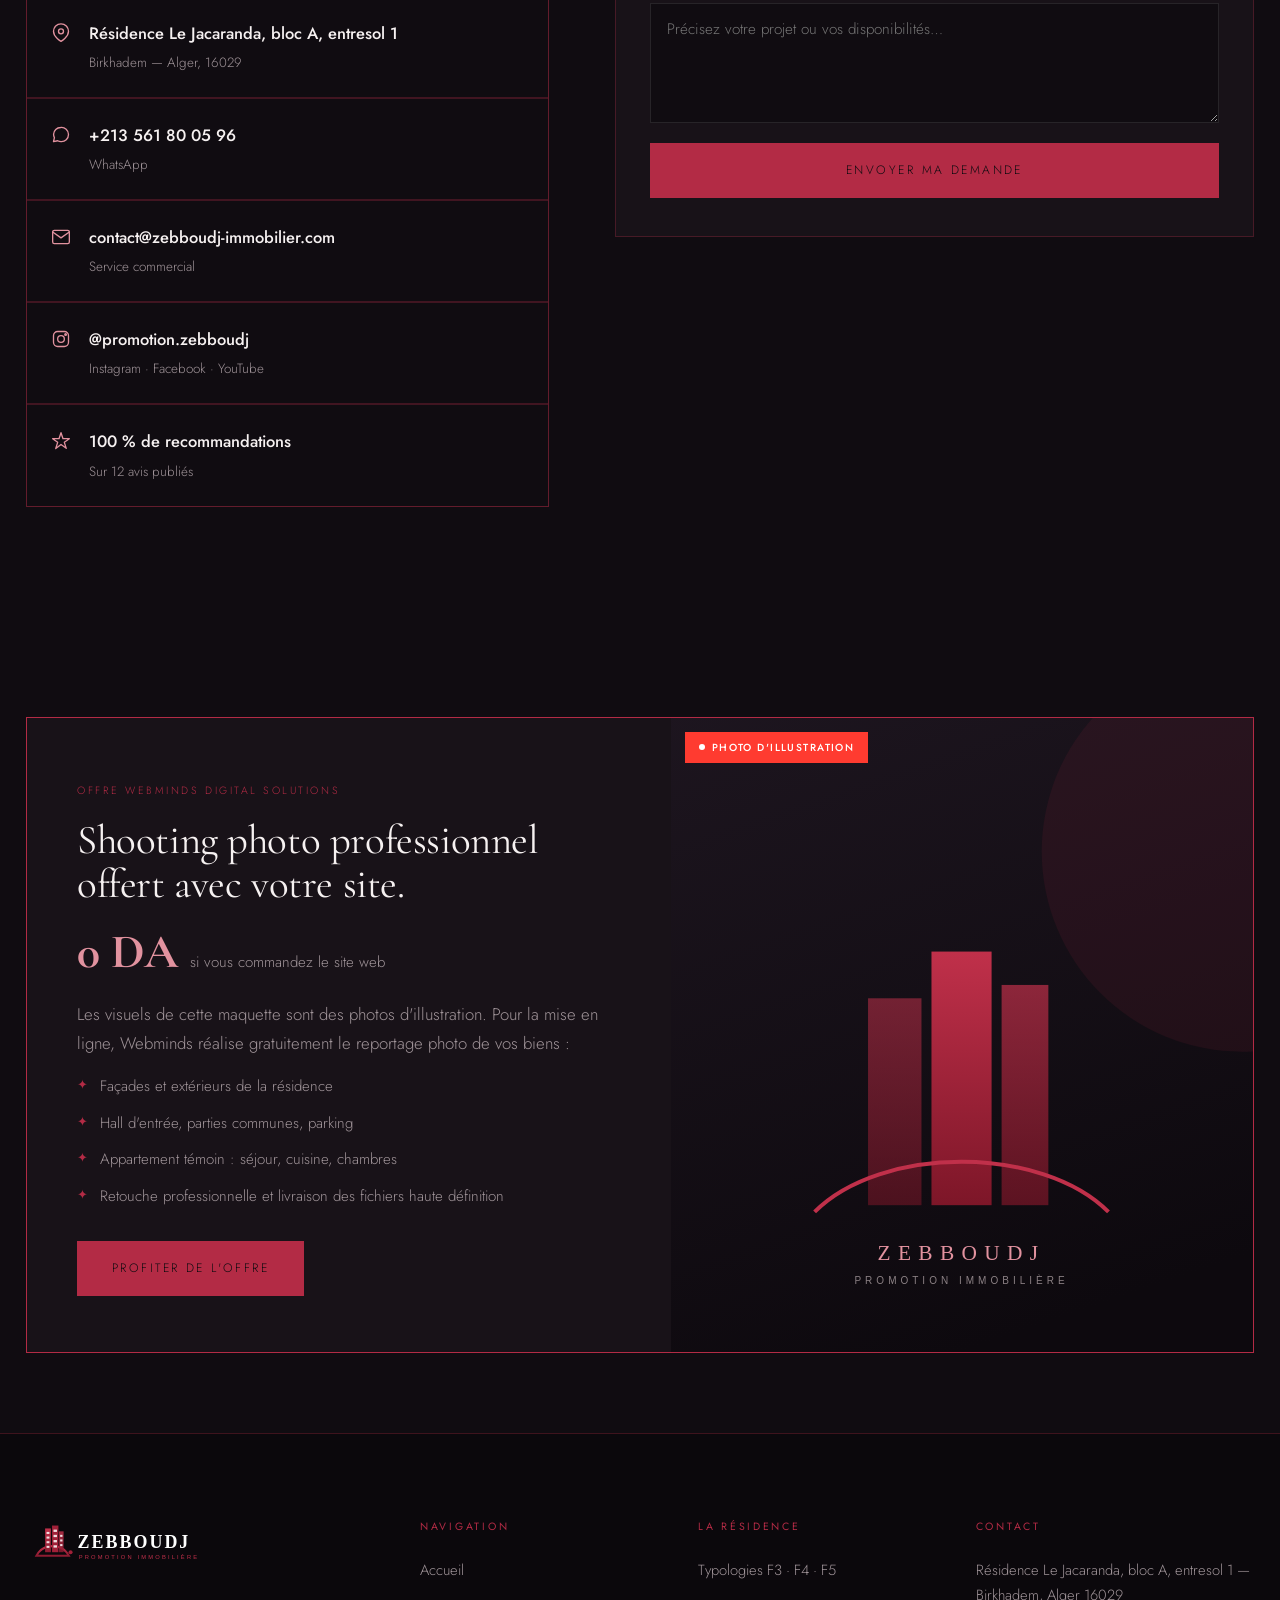
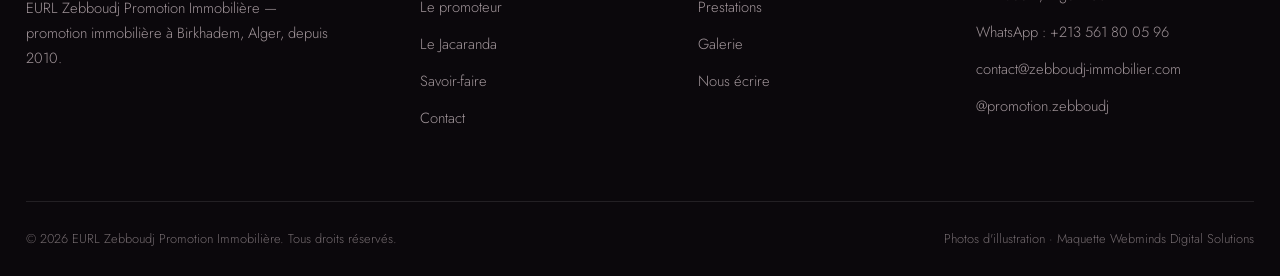
==== commit 82b10b00: "Pop-up « 1 mois de réseaux sociaux offert » et bouton « Ça m'intéresse » (envoi WhatsApp)" ====
--- a/index.html
+++ b/index.html
@@ -276,6 +276,42 @@
 </footer>
 
 <a class="vswitch" href="light/index.html">Voir la version claire</a>
-<script src="assets/js/main.js"></script>
-</body>
+<script src="assets/js/main.js"></script><script data-wml>(function(){if(window.__wmL)return;window.__wmL=1;
+var C={"p": "Zebboudj Promotion Immobilière", "mail": null, "wa": "213797372452", "v": [["/", "Version sombre", ""], ["/light/", "Version claire", ""]]};
+function ready(f){document.readyState==='loading'?document.addEventListener('DOMContentLoaded',f):f()}
+ready(function(){
+var css='.wmL-b{position:fixed;right:14px;bottom:calc(56px + env(safe-area-inset-bottom));z-index:2147483000;border:0;border-radius:999px;background:#1C2452;color:#fff;font:700 13px/1 system-ui,-apple-system,Segoe UI,Roboto,sans-serif;padding:11px 15px;box-shadow:0 6px 22px rgba(20,30,60,.35);cursor:pointer;display:flex;align-items:center;gap:7px}'
++'@media(max-width:520px){.wmL-b{bottom:calc(112px + env(safe-area-inset-bottom));font-size:12.5px;padding:10px 13px}}'
++'.wmL-m{position:fixed;inset:0;z-index:2147483001;background:rgba(10,14,25,.55);display:none;align-items:flex-end;justify-content:center;font-family:system-ui,-apple-system,Segoe UI,Roboto,sans-serif}.wmL-m.on{display:flex}@media(min-width:700px){.wmL-m{align-items:center;padding:20px}}'
++'.wmL-x{box-sizing:border-box;position:relative;background:#fff;color:#1C2452;width:100%;max-width:470px;max-height:92vh;overflow:auto;border-radius:22px 22px 0 0;padding:24px 22px calc(22px + env(safe-area-inset-bottom));text-align:left}@media(min-width:700px){.wmL-x{border-radius:22px}}'
++'.wmL-x *{box-sizing:border-box}.wmL-c{position:absolute;top:12px;right:12px;width:36px;height:36px;border:0;border-radius:50%;background:#F0F2F1;font-size:16px;cursor:pointer;color:#1C2452}'
++'.wmL-x h3{font:800 26px/1.1 system-ui,-apple-system,sans-serif;margin:4px 40px 10px 0;color:inherit}.wmL-x p{margin:0 0 14px;line-height:1.5;font-size:14.5px;opacity:.85}'
++'.wmL-o{background:linear-gradient(115deg,#1C2452,#2E4B9A);color:#fff}.wmL-o .wmL-c{background:rgba(255,255,255,.2);color:#fff}.wmL-big{font:900 54px/.95 system-ui,-apple-system,sans-serif;letter-spacing:-.02em;margin:6px 0 2px}.wmL-big small{display:block;font-size:19px;font-weight:700;letter-spacing:0;margin-top:6px}'
++'.wmL-tag{display:inline-block;background:#F5B841;color:#1C2452;font:800 11px system-ui,sans-serif;letter-spacing:.08em;border-radius:999px;padding:5px 10px}'
++'.wmL-btn{display:flex;align-items:center;justify-content:center;width:100%;border:0;border-radius:14px;padding:14px;font:800 15px system-ui,-apple-system,sans-serif;cursor:pointer;margin-top:8px}.wmL-w{background:#fff;color:#1C2452}.wmL-g{background:#1FAF55;color:#fff}.wmL-n{background:#1C2452;color:#fff}.wmL-l{background:transparent;color:inherit;font-weight:600;font-size:13.5px;padding:10px}'
++'.wmL-s{font:700 11.5px system-ui,sans-serif;text-transform:uppercase;letter-spacing:.06em;opacity:.6;margin:12px 0 8px}.wmL-ch{display:grid;gap:8px}.wmL-ch label{display:flex;align-items:center;gap:10px;border:1.5px solid #E2E6E3;border-radius:12px;padding:11px 12px;cursor:pointer;font-size:14px;font-weight:600}.wmL-ch label small{display:block;font-weight:500;opacity:.65;font-size:12px}.wmL-ch input{width:18px;height:18px;flex:none;accent-color:#1FAF55}'
++'.wmL-f{display:grid;gap:8px;margin:12px 0 6px}.wmL-f input{border:1.5px solid #E2E6E3;border-radius:12px;padding:12px;font:500 16px system-ui,sans-serif;color:#1C2452;background:#fff;-webkit-user-select:text!important;user-select:text!important;width:100%}'
++'.wmL-ok{text-align:center}.wmL-ok i{display:grid;place-items:center;width:64px;height:64px;margin:6px auto 12px;border-radius:50%;background:#E8F7EE;color:#1FAF55;font-style:normal;font-size:30px}';
+var st=document.createElement('style');st.textContent=css;document.head.appendChild(st);
+function ss(k,v){try{if(v===undefined)return sessionStorage.getItem(k);sessionStorage.setItem(k,v)}catch(e){}}
+var p=location.pathname,cur=0;C.v.forEach(function(v,i){if(v[0]!=='/'&&p.indexOf(v[0])===0)cur=i});
+var off=document.createElement('div');off.className='wmL-m';off.innerHTML='<div class="wmL-x wmL-o" role="dialog" aria-modal="true"><button class="wmL-c" type="button" aria-label="Fermer">✕</button><span class="wmL-tag">OFFERT</span><div class="wmL-big">1 mois<small>de gestion de vos réseaux sociaux</small></div><p style="margin-top:12px">Pour la création de votre site, Webminds gère gratuitement vos pages Facebook et Instagram pendant le premier mois : visuels, publications et réponses aux messages.</p><button class="wmL-btn wmL-w" type="button" data-i>Ça m’intéresse</button><button class="wmL-btn wmL-l" type="button" data-c>Continuer la visite</button></div>';
+var ch='';C.v.forEach(function(v,i){ch+='<label><input type="radio" name="wmLv" value="'+v[1]+'"'+(i===cur?' checked':'')+'><span>'+v[1]+(v[2]?'<small>'+v[2]+'</small>':'')+'</span></label>'});
+var it=document.createElement('div');it.className='wmL-m';it.innerHTML='<div class="wmL-x" role="dialog" aria-modal="true"><button class="wmL-c" type="button" aria-label="Fermer">✕</button><div data-s1><h3>Cette maquette vous plaît ?</h3><p>Choisissez la version qui vous intéresse : Webminds vous recontacte pour vous la présenter.</p>'+(C.v.length>1?'<div class="wmL-s">La version préférée</div><div class="wmL-ch">'+ch+'</div>':'')+'<div class="wmL-s">En plus</div><div class="wmL-ch"><label><input type="checkbox" value="Gestion des réseaux sociaux (1 mois offert)"><span>Réseaux sociaux<small>1 mois de gestion offert avec le site</small></span></label></div><div class="wmL-f"><input name="n" placeholder="Votre nom" autocomplete="name"><input name="t" type="tel" inputmode="tel" placeholder="Votre téléphone (facultatif)" autocomplete="tel"></div><button class="wmL-btn wmL-g" type="button" data-w>Envoyer sur WhatsApp</button>'+(C.mail?'<button class="wmL-btn wmL-l" type="button" data-e>Envoyer par e-mail</button>':'')+'</div><div class="wmL-ok" data-s2 hidden><i>✓</i><h3 style="margin:0 0 8px">Merci !</h3><p>Votre choix a bien été transmis à Webminds. Nous vous recontactons très vite.</p><button class="wmL-btn wmL-n" type="button" data-c>Continuer la visite</button></div></div>';
+document.body.appendChild(off);document.body.appendChild(it);
+var b=document.createElement('button');b.type='button';b.className='wmL-b';b.innerHTML='<b style="font-size:15px">♥</b>Ça m’intéresse';document.body.appendChild(b);
+function op(m){off.classList.remove('on');it.classList.remove('on');m.classList.add('on')}
+[off,it].forEach(function(m){m.addEventListener('click',function(e){if(e.target===m||e.target.closest('.wmL-c')||e.target.closest('[data-c]'))m.classList.remove('on')})});
+b.onclick=function(){op(it)};off.querySelector('[data-i]').onclick=function(){op(it)};
+function msg(){var v=(it.querySelector('input[name=wmLv]:checked')||{}).value||C.v[cur][1],x=[].map.call(it.querySelectorAll('input[type=checkbox]:checked'),function(c){return c.value}),n=it.querySelector('[name=n]').value.trim(),t=it.querySelector('[name=t]').value.trim();
+ return{v:v,x:x,n:n,t:t,txt:'Bonjour Webminds, la maquette '+C.p+' m’intéresse.\nVersion préférée : '+v+(x.length?'\nEn plus : '+x.join(', '):'')+(n?'\nNom : '+n:'')+(t?'\nTéléphone : '+t:'')+'\nLien : '+location.origin+C.v[cur][0]}}
+function mail(m){if(!C.mail)return;try{fetch('https://formsubmit.co/ajax/'+C.mail,{method:'POST',keepalive:true,headers:{'Content-Type':'application/json','Accept':'application/json'},body:JSON.stringify({_subject:'Maquette '+C.p+' : intéressé ('+m.v+')',Prospect:C.p,Version:m.v,Options:m.x.join(', ')||'-',Nom:m.n||'-',Telephone:m.t||'-',Lien:location.origin+C.v[cur][0],_template:'table',_captcha:'false'})}).catch(function(){})}catch(e){}}
+function done(){it.querySelector('[data-s1]').hidden=true;it.querySelector('[data-s2]').hidden=false;ss('wmL-sent','1')}
+it.querySelector('[data-w]').onclick=function(){var m=msg();mail(m);done();location.href='https://wa.me/'+C.wa+'?text='+encodeURIComponent(m.txt)};
+var e=it.querySelector('[data-e]');if(e)e.onclick=function(){mail(msg());done()};
+var sh=ss('wmL-off');addEventListener('scroll',function(){var r=(scrollY+innerHeight)/document.documentElement.scrollHeight;
+ if(!sh&&scrollY>500&&r>.3){sh=1;ss('wmL-off','1');op(off)}
+ if(!ss('wmL-it')&&!ss('wmL-sent')&&sh&&r>.92&&!off.classList.contains('on')){ss('wmL-it','1');op(it)}},{passive:true});
+});})();
+</script></body>
 </html>
